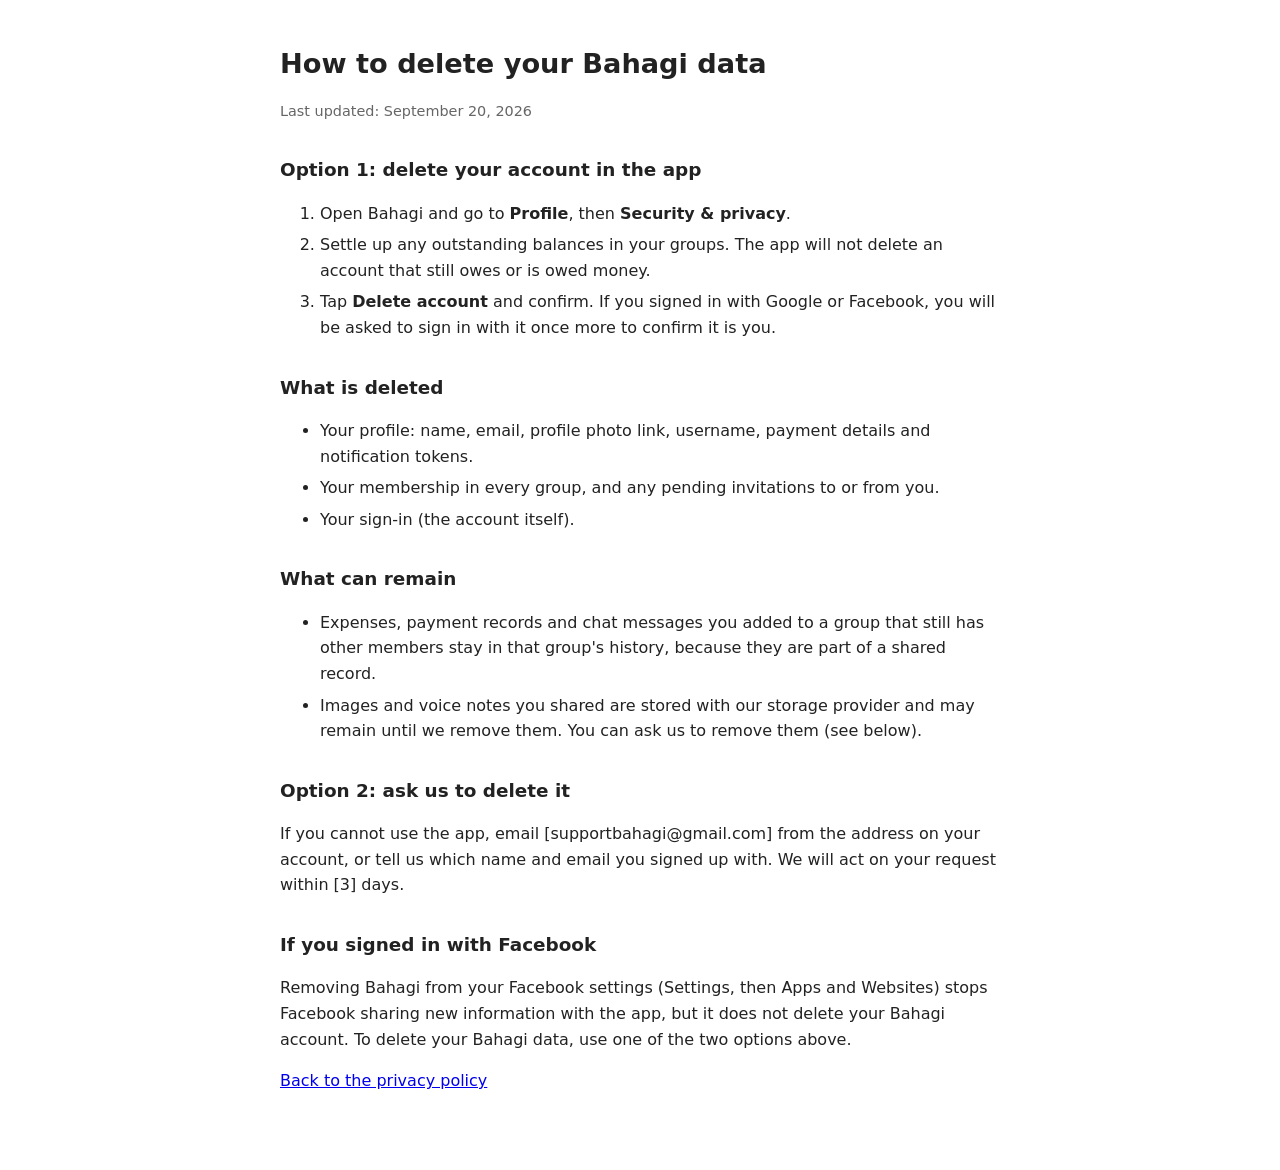
==== data-deletion.html @ a630d744 "Add files via upload" ====
<!DOCTYPE html>
<html lang="en">
<head>
<meta charset="utf-8">
<meta name="viewport" content="width=device-width, initial-scale=1">
<title>Bahagi - Delete your data</title>
<style>
  body { font-family: system-ui, -apple-system, "Segoe UI", Roboto, sans-serif; max-width: 720px; margin: 0 auto; padding: 24px 18px 60px; line-height: 1.6; color: #222; }
  h1 { font-size: 1.7rem; margin-bottom: 4px; }
  h2 { font-size: 1.15rem; margin-top: 2rem; }
  .muted { color: #666; font-size: 0.9rem; }
  li { margin-bottom: 6px; }
</style>
</head>
<body>
<h1>How to delete your Bahagi data</h1>
<p class="muted">Last updated: September 20, 2026</p>

<h2>Option 1: delete your account in the app</h2>
<ol>
  <li>Open Bahagi and go to <strong>Profile</strong>, then <strong>Security &amp; privacy</strong>.</li>
  <li>Settle up any outstanding balances in your groups. The app will not delete an account that still owes or is owed money.</li>
  <li>Tap <strong>Delete account</strong> and confirm. If you signed in with Google or Facebook, you will be asked to sign in with it once more to confirm it is you.</li>
</ol>

<h2>What is deleted</h2>
<ul>
  <li>Your profile: name, email, profile photo link, username, payment details and notification tokens.</li>
  <li>Your membership in every group, and any pending invitations to or from you.</li>
  <li>Your sign-in (the account itself).</li>
</ul>

<h2>What can remain</h2>
<ul>
  <li>Expenses, payment records and chat messages you added to a group that still has other members stay in that group's history, because they are part of a shared record.</li>
  <li>Images and voice notes you shared are stored with our storage provider and may remain until we remove them. You can ask us to remove them (see below).</li>
</ul>

<h2>Option 2: ask us to delete it</h2>
<p>If you cannot use the app, email [supportbahagi@gmail.com] from the address on your account, or tell us which name and email you signed up with. We will act on your request within [3] days.</p>

<h2>If you signed in with Facebook</h2>
<p>Removing Bahagi from your Facebook settings (Settings, then Apps and Websites) stops Facebook sharing new information with the app, but it does not delete your Bahagi account. To delete your Bahagi data, use one of the two options above.</p>

<p><a href="privacy.html">Back to the privacy policy</a></p>
</body>
</html>
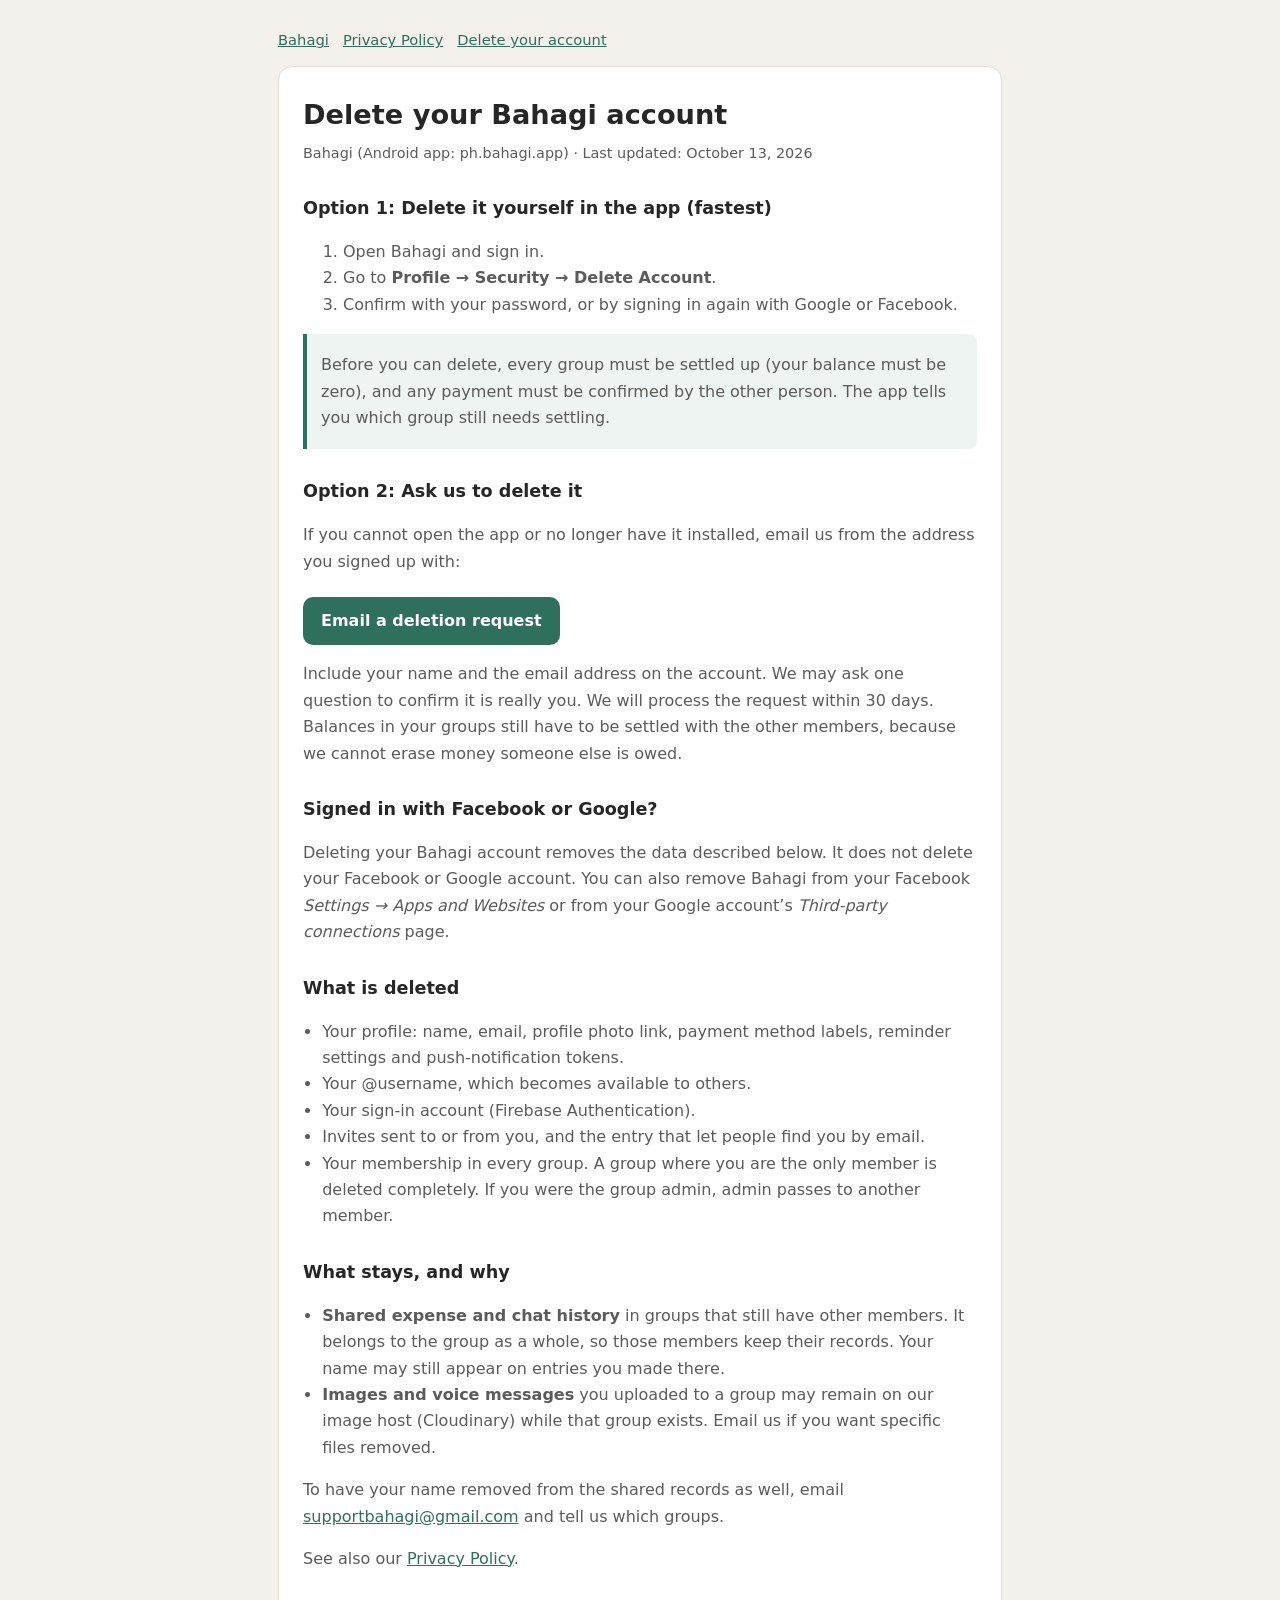
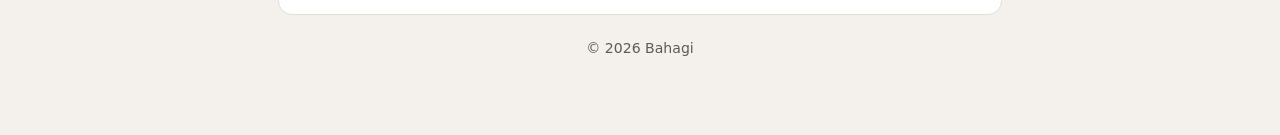
==== commit 48bb2011: "Add files via upload" ====
--- a/data-deletion.html
+++ b/data-deletion.html
@@ -1,47 +1,53 @@
-<!DOCTYPE html>
+<!doctype html>
 <html lang="en">
 <head>
 <meta charset="utf-8">
-<meta name="viewport" content="width=device-width, initial-scale=1">
-<title>Bahagi - Delete your data</title>
-<style>
-  body { font-family: system-ui, -apple-system, "Segoe UI", Roboto, sans-serif; max-width: 720px; margin: 0 auto; padding: 24px 18px 60px; line-height: 1.6; color: #222; }
-  h1 { font-size: 1.7rem; margin-bottom: 4px; }
-  h2 { font-size: 1.15rem; margin-top: 2rem; }
-  .muted { color: #666; font-size: 0.9rem; }
-  li { margin-bottom: 6px; }
-</style>
+<meta name="viewport" content="width=device-width,initial-scale=1">
+<title>Bahagi - Delete your account</title>
+<link rel="stylesheet" href="style.css">
 </head>
 <body>
-<h1>How to delete your Bahagi data</h1>
-<p class="muted">Last updated: September 20, 2026</p>
+<main>
+<nav><a href="index.html">Bahagi</a><a href="privacy.html">Privacy Policy</a><a href="data-deletion.html">Delete your account</a></nav>
+<div class="card">
+<h1>Delete your Bahagi account</h1>
+<p class="meta">Bahagi (Android app: ph.bahagi.app) &middot; Last updated: October 13, 2026</p>
 
-<h2>Option 1: delete your account in the app</h2>
+<h2>Option 1: Delete it yourself in the app (fastest)</h2>
 <ol>
-  <li>Open Bahagi and go to <strong>Profile</strong>, then <strong>Security &amp; privacy</strong>.</li>
-  <li>Settle up any outstanding balances in your groups. The app will not delete an account that still owes or is owed money.</li>
-  <li>Tap <strong>Delete account</strong> and confirm. If you signed in with Google or Facebook, you will be asked to sign in with it once more to confirm it is you.</li>
+<li>Open Bahagi and sign in.</li>
+<li>Go to <strong>Profile &rarr; Security &rarr; Delete Account</strong>.</li>
+<li>Confirm with your password, or by signing in again with Google or Facebook.</li>
 </ol>
+<div class="note"><p>Before you can delete, every group must be settled up (your balance must be zero), and any payment must be confirmed by the other person. The app tells you which group still needs settling.</p></div>
+
+<h2>Option 2: Ask us to delete it</h2>
+<p>If you cannot open the app or no longer have it installed, email us from the address you signed up with:</p>
+<p><a class="btn" href="mailto:supportbahagi@gmail.com?subject=Delete%20my%20Bahagi%20account&amp;body=Please%20delete%20my%20Bahagi%20account.%0D%0A%0D%0AName%20on%20the%20account%3A%20%0D%0AEmail%20on%20the%20account%3A%20">Email a deletion request</a></p>
+<p>Include your name and the email address on the account. We may ask one question to confirm it is really you. We will process the request within 30 days. Balances in your groups still have to be settled with the other members, because we cannot erase money someone else is owed.</p>
+
+<h2>Signed in with Facebook or Google?</h2>
+<p>Deleting your Bahagi account removes the data described below. It does not delete your Facebook or Google account. You can also remove Bahagi from your Facebook <em>Settings &rarr; Apps and Websites</em> or from your Google account&rsquo;s <em>Third-party connections</em> page.</p>
 
 <h2>What is deleted</h2>
 <ul>
-  <li>Your profile: name, email, profile photo link, username, payment details and notification tokens.</li>
-  <li>Your membership in every group, and any pending invitations to or from you.</li>
-  <li>Your sign-in (the account itself).</li>
+<li>Your profile: name, email, profile photo link, payment method labels, reminder settings and push-notification tokens.</li>
+<li>Your @username, which becomes available to others.</li>
+<li>Your sign-in account (Firebase Authentication).</li>
+<li>Invites sent to or from you, and the entry that let people find you by email.</li>
+<li>Your membership in every group. A group where you are the only member is deleted completely. If you were the group admin, admin passes to another member.</li>
 </ul>
 
-<h2>What can remain</h2>
+<h2>What stays, and why</h2>
 <ul>
-  <li>Expenses, payment records and chat messages you added to a group that still has other members stay in that group's history, because they are part of a shared record.</li>
-  <li>Images and voice notes you shared are stored with our storage provider and may remain until we remove them. You can ask us to remove them (see below).</li>
+<li><strong>Shared expense and chat history</strong> in groups that still have other members. It belongs to the group as a whole, so those members keep their records. Your name may still appear on entries you made there.</li>
+<li><strong>Images and voice messages</strong> you uploaded to a group may remain on our image host (Cloudinary) while that group exists. Email us if you want specific files removed.</li>
 </ul>
+<p>To have your name removed from the shared records as well, email <a href="mailto:supportbahagi@gmail.com">supportbahagi@gmail.com</a> and tell us which groups.</p>
 
-<h2>Option 2: ask us to delete it</h2>
-<p>If you cannot use the app, email [supportbahagi@gmail.com] from the address on your account, or tell us which name and email you signed up with. We will act on your request within [3] days.</p>
-
-<h2>If you signed in with Facebook</h2>
-<p>Removing Bahagi from your Facebook settings (Settings, then Apps and Websites) stops Facebook sharing new information with the app, but it does not delete your Bahagi account. To delete your Bahagi data, use one of the two options above.</p>
-
-<p><a href="privacy.html">Back to the privacy policy</a></p>
+<p>See also our <a href="privacy.html">Privacy Policy</a>.</p>
+</div>
+<footer><p>&copy; 2026 Bahagi</p></footer>
+</main>
 </body>
 </html>
--- a/style.css
+++ b/style.css
@@ -0,0 +1,18 @@
+:root{--bg:#f4f1ec;--card:#fff;--text:#262626;--dim:#5b5b5b;--accent:#2f6f5e;--line:#e3ded6}
+@media (prefers-color-scheme:dark){:root{--bg:#141414;--card:#1d1d1d;--text:#ececec;--dim:#a8a8a8;--accent:#6fcfb4;--line:#303030}}
+*{box-sizing:border-box}
+body{margin:0;background:var(--bg);color:var(--text);font:16px/1.65 system-ui,-apple-system,"Segoe UI",Roboto,sans-serif}
+main{max-width:760px;margin:0 auto;padding:28px 18px 60px}
+.card{background:var(--card);border:1px solid var(--line);border-radius:14px;padding:26px 24px}
+h1{font-size:1.7rem;margin:0 0 4px}
+h2{font-size:1.1rem;margin:28px 0 6px}
+p,li{color:var(--dim)}
+ul{padding-left:1.2rem}
+.meta{font-size:.9rem;color:var(--dim);margin:0 0 18px}
+a{color:var(--accent)}
+.btn{display:inline-block;margin-top:6px;padding:11px 18px;border-radius:10px;background:var(--accent);color:#fff;text-decoration:none;font-weight:600}
+@media (prefers-color-scheme:dark){.btn{color:#0b0b0b}}
+.note{border-left:4px solid var(--accent);padding:2px 14px;margin:14px 0;background:rgba(47,111,94,.08);border-radius:0 8px 8px 0}
+footer{margin-top:22px;font-size:.88rem;text-align:center}
+nav{margin-bottom:14px;font-size:.92rem}
+nav a{margin-right:14px}
